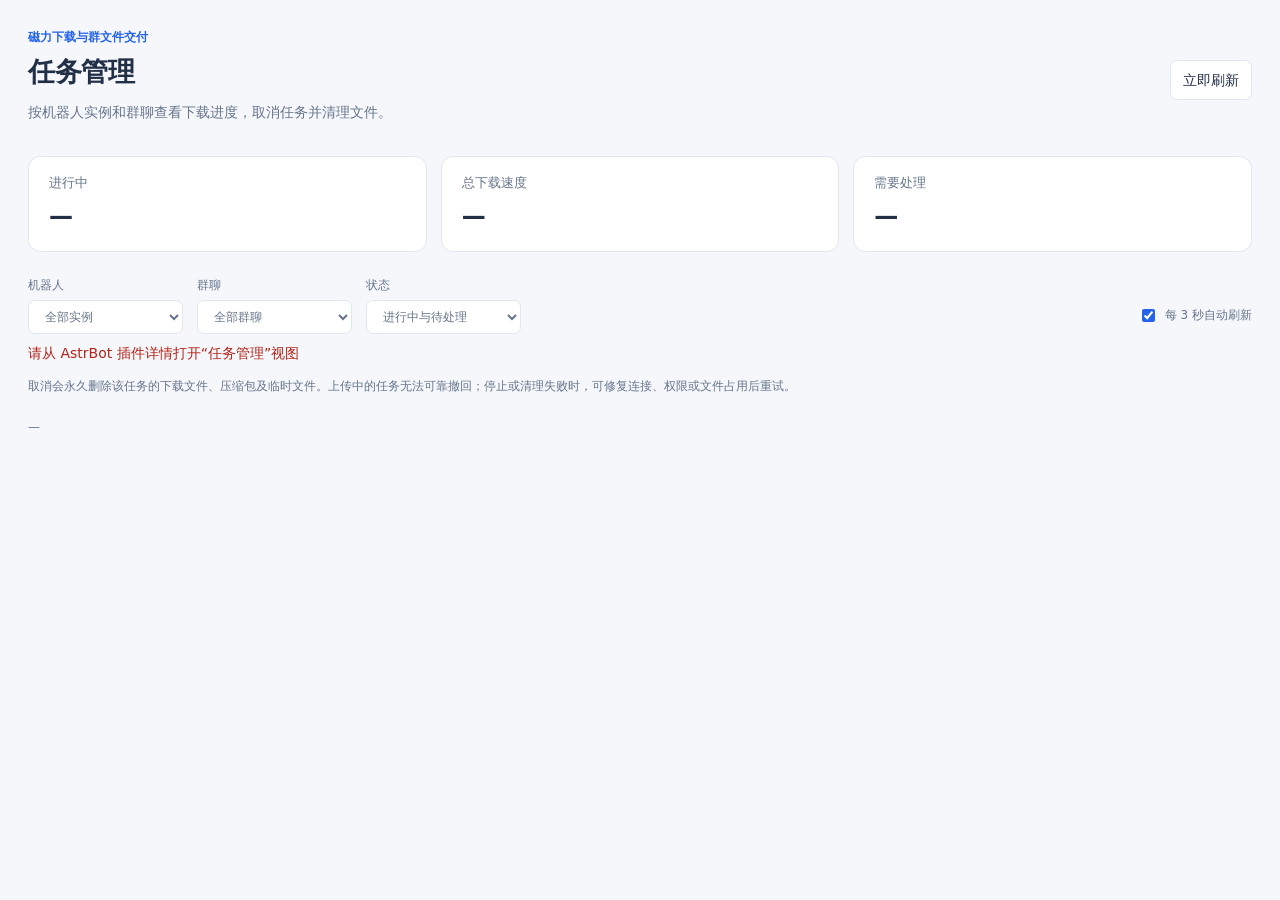
==== views/tasks/index.html @ 8ee1530f "Initial commit" ====
<!doctype html>
<html lang="zh-CN"><head><meta charset="utf-8"><meta name="viewport" content="width=device-width,initial-scale=1"><title>磁力任务管理</title><link rel="stylesheet" href="./style.css"></head>
<body><main>
  <header><div><p class="eyebrow">磁力下载与群文件交付</p><h1>任务管理</h1><p class="muted">按机器人实例和群聊查看下载进度，取消任务并清理文件。</p></div><button id="refresh">立即刷新</button></header>
  <section class="stats" aria-label="任务概况"><div><span>进行中</span><strong id="active">—</strong></div><div><span>总下载速度</span><strong id="speed">—</strong></div><div><span>需要处理</span><strong id="attention">—</strong></div></section>
  <section class="toolbar"><label>机器人<select id="platform"><option value="">全部实例</option></select></label><label>群聊<select id="group"><option value="">全部群聊</option></select></label><label>状态<select id="scope"><option value="live">进行中与待处理</option><option value="all">全部（含最近记录）</option><option value="attention">仅需要处理</option></select></label><label class="autorefresh"><input id="auto" type="checkbox" checked>每 3 秒自动刷新</label></section>
  <p id="status" role="status">正在连接 AstrBot…</p><p class="notice">取消会永久删除该任务的下载文件、压缩包及临时文件。上传中的任务无法可靠撤回；停止或清理失败时，可修复连接、权限或文件占用后重试。</p>
  <div id="groups"></div><p id="empty" hidden>当前筛选下没有任务。可切换群聊或查看全部记录。</p>
  <footer id="updated">—</footer>
</main>
<dialog id="confirm"><h2 id="confirm-title">取消任务并删除文件？</h2><p id="confirm-name"></p><p id="confirm-description">将停止下载器中的此任务，并永久删除它的下载内容、压缩包和临时文件。此操作不可恢复。</p><p class="muted">其他任务及文件不受影响。已发送到群里的文件不会被撤回。</p><div class="dialog-actions"><button id="back">返回</button><button id="confirm-cancel" class="danger">取消并删除文件</button></div></dialog>
<script type="module" src="./app.js"></script></body></html>
---- views/tasks/style.css ----
:root{font:14px/1.6 system-ui,-apple-system,"Segoe UI",sans-serif;color:#223047;background:#f5f7fb;color-scheme:light;--panel:#fff;--line:#e1e7ef;--muted:#66758b;--blue:#2563eb;--red:#b42318}*{box-sizing:border-box}body{margin:0}main{max-width:1280px;margin:auto;padding:28px}h1{font-size:27px;letter-spacing:-.5px;margin:0}h2{margin:0;font-size:18px}p{margin:8px 0}.eyebrow{color:var(--blue);font-size:12px;font-weight:650;margin:0 0 3px}.muted,footer{color:var(--muted)}header{display:flex;align-items:center;justify-content:space-between;gap:20px}.stats{display:grid;grid-template-columns:repeat(3,1fr);gap:14px;margin:24px 0}.stats>div{border:1px solid var(--line);border-radius:12px;background:var(--panel);padding:16px 20px}.stats span{display:block;color:var(--muted);font-size:13px}.stats strong{font-size:24px;display:block;margin-top:3px}.toolbar{display:flex;align-items:end;gap:14px;flex-wrap:wrap}.toolbar label{font-size:12px;color:var(--muted)}select{display:block;min-width:155px;margin-top:5px}button,select{font:inherit;padding:8px 12px;border:1px solid var(--line);border-radius:7px;background:var(--panel);color:inherit}button{cursor:pointer;font-weight:550;white-space:nowrap}button:hover{border-color:var(--blue)}button:disabled{opacity:.5;cursor:default}.autorefresh{display:flex;align-items:center;gap:7px;padding-bottom:9px;margin-left:auto}input[type=checkbox]{accent-color:var(--blue)}#status{min-height:22px;color:var(--blue)}#status.error{color:var(--red)}.notice{font-size:12px;color:var(--muted);margin:12px 0 22px}.group{background:var(--panel);border:1px solid var(--line);border-radius:12px;overflow:hidden;margin-bottom:18px}.group-heading{display:flex;align-items:center;justify-content:space-between;padding:14px 18px;border-bottom:1px solid var(--line)}.group-heading small{display:block;font-size:12px;color:var(--muted);font-weight:400}.count{font-size:12px;color:var(--muted)}.table-wrap{overflow-x:auto}table{border-collapse:collapse;width:100%;min-width:780px}th{font-size:12px;color:var(--muted);text-align:left;font-weight:550;padding:10px 16px;background:color-mix(in srgb,var(--line) 20%,var(--panel))}td{padding:14px 16px;border-top:1px solid var(--line);vertical-align:top;font-size:13px}.resource{font-weight:600;max-width:340px;overflow-wrap:anywhere}.detail{font-size:11px;color:var(--muted);margin-top:4px;overflow-wrap:anywhere}.badge{display:inline-block;border-radius:5px;padding:2px 7px;font-size:12px;background:#eff6ff;color:#1d4ed8;white-space:nowrap}.badge.attention{background:#fff1ed;color:#b42318}.badge.finished{background:#edf8f0;color:#237544}.error-detail{max-width:300px;color:var(--red);font-size:12px;margin-top:6px}.progress{width:165px;height:5px;background:var(--line);border-radius:5px;overflow:hidden;margin:8px 0}.progress span{display:block;height:100%;background:var(--blue)}.danger{color:var(--red);border-color:#edc8c5}.dialog-actions{display:flex;justify-content:flex-end;gap:10px;margin-top:24px}dialog{max-width:480px;width:calc(100vw - 36px);border:1px solid var(--line);border-radius:14px;padding:25px;color:inherit;background:var(--panel)}dialog::backdrop{background:#12213a66}#confirm-name{font-weight:600;overflow-wrap:anywhere}#empty{background:var(--panel);border:1px dashed var(--line);border-radius:12px;text-align:center;padding:55px 20px;color:var(--muted)}footer{font-size:12px;margin-top:20px}.dark{color-scheme:dark;color:#e1e8f4;background:#111925;--panel:#1b2636;--line:#344259;--muted:#a3b1c6;--blue:#8cb4ff;--red:#ffb4a6}.dark .badge{background:#223b60;color:#b2d0ff}.dark .badge.attention{background:#492d2a;color:#ffc7b8}.dark .badge.finished{background:#233e32;color:#a4dfb9}.dark .danger{border-color:#76514d}@media(max-width:700px){main{padding:18px}.stats{gap:8px}.stats>div{padding:12px}.stats strong{font-size:19px}.toolbar label{flex:1}select{min-width:0;width:100%}.autorefresh{margin-left:0;flex-basis:100%}header{align-items:flex-start}.muted{font-size:12px}}
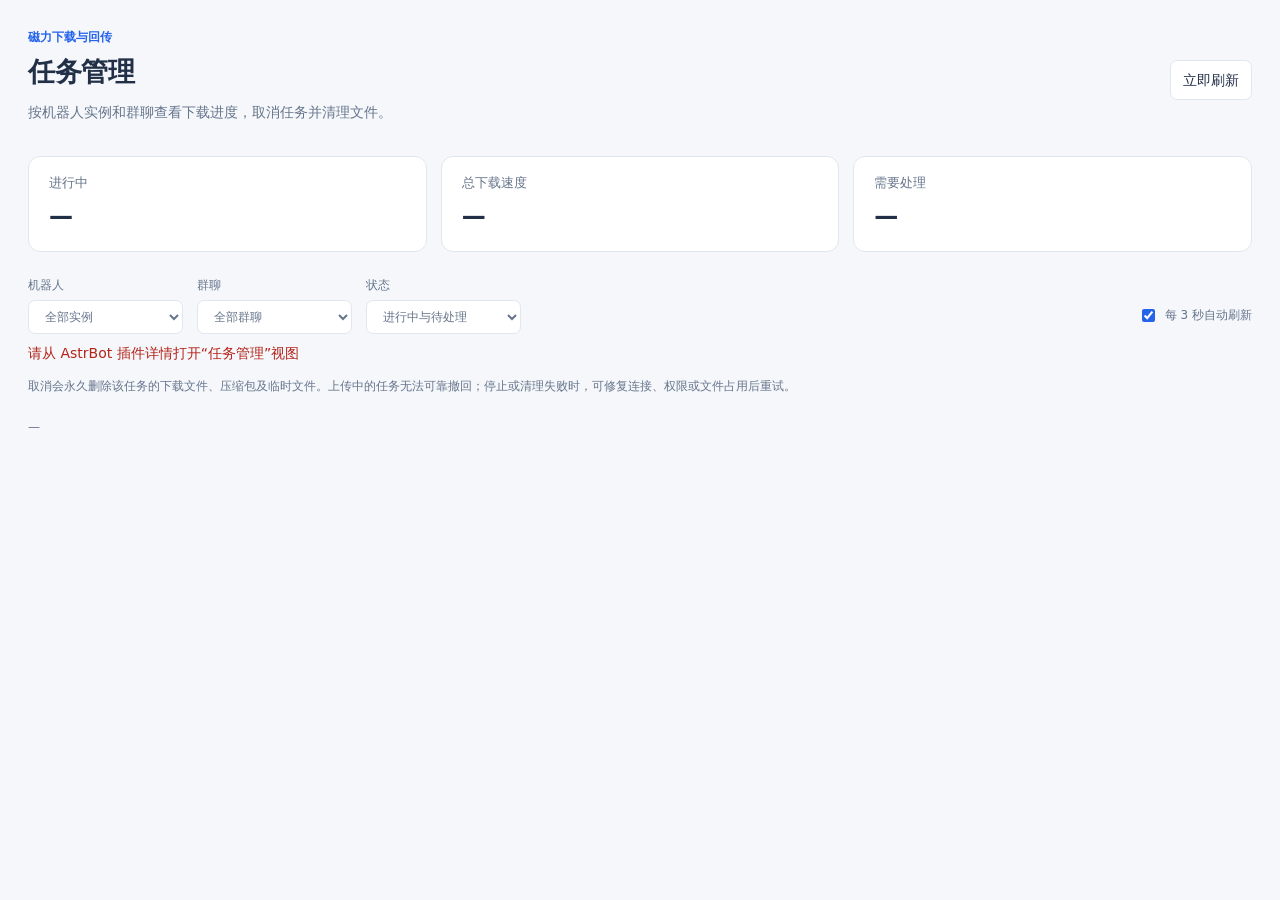
==== commit 1cb5b38a: "1.0.0" ====
--- a/views/tasks/index.html
+++ b/views/tasks/index.html
@@ -1,7 +1,7 @@
 <!doctype html>
 <html lang="zh-CN"><head><meta charset="utf-8"><meta name="viewport" content="width=device-width,initial-scale=1"><title>磁力任务管理</title><link rel="stylesheet" href="./style.css"></head>
 <body><main>
-  <header><div><p class="eyebrow">磁力下载与群文件交付</p><h1>任务管理</h1><p class="muted">按机器人实例和群聊查看下载进度，取消任务并清理文件。</p></div><button id="refresh">立即刷新</button></header>
+  <header><div><p class="eyebrow">磁力下载与回传</p><h1>任务管理</h1><p class="muted">按机器人实例和群聊查看下载进度，取消任务并清理文件。</p></div><button id="refresh">立即刷新</button></header>
   <section class="stats" aria-label="任务概况"><div><span>进行中</span><strong id="active">—</strong></div><div><span>总下载速度</span><strong id="speed">—</strong></div><div><span>需要处理</span><strong id="attention">—</strong></div></section>
   <section class="toolbar"><label>机器人<select id="platform"><option value="">全部实例</option></select></label><label>群聊<select id="group"><option value="">全部群聊</option></select></label><label>状态<select id="scope"><option value="live">进行中与待处理</option><option value="all">全部（含最近记录）</option><option value="attention">仅需要处理</option></select></label><label class="autorefresh"><input id="auto" type="checkbox" checked>每 3 秒自动刷新</label></section>
   <p id="status" role="status">正在连接 AstrBot…</p><p class="notice">取消会永久删除该任务的下载文件、压缩包及临时文件。上传中的任务无法可靠撤回；停止或清理失败时，可修复连接、权限或文件占用后重试。</p>
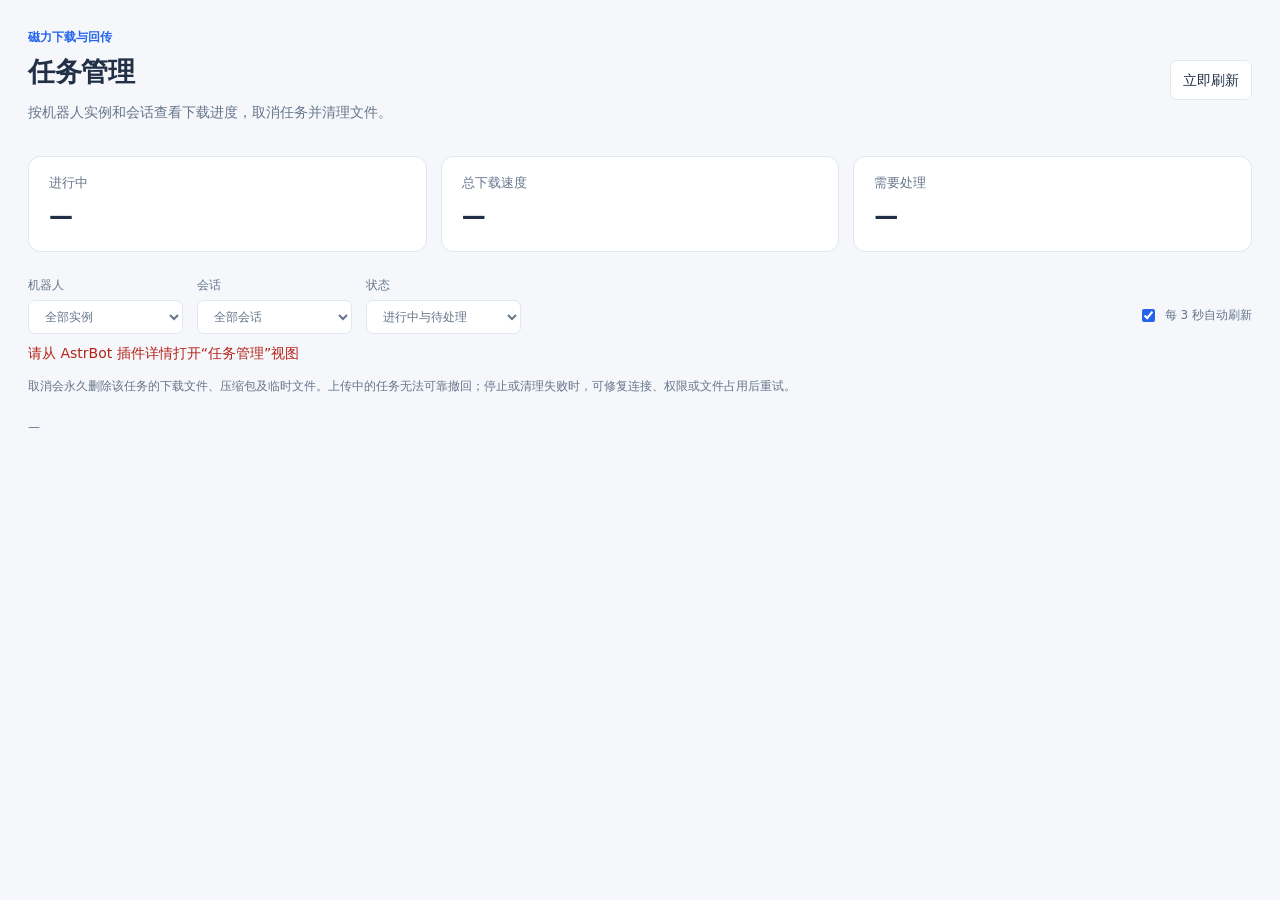
==== commit 34aba048: "v1.0.3" ====
--- a/views/tasks/index.html
+++ b/views/tasks/index.html
@@ -1,12 +1,12 @@
 <!doctype html>
 <html lang="zh-CN"><head><meta charset="utf-8"><meta name="viewport" content="width=device-width,initial-scale=1"><title>磁力任务管理</title><link rel="stylesheet" href="./style.css"></head>
 <body><main>
-  <header><div><p class="eyebrow">磁力下载与回传</p><h1>任务管理</h1><p class="muted">按机器人实例和群聊查看下载进度，取消任务并清理文件。</p></div><button id="refresh">立即刷新</button></header>
+  <header><div><p class="eyebrow">磁力下载与回传</p><h1>任务管理</h1><p class="muted">按机器人实例和会话查看下载进度，取消任务并清理文件。</p></div><button id="refresh">立即刷新</button></header>
   <section class="stats" aria-label="任务概况"><div><span>进行中</span><strong id="active">—</strong></div><div><span>总下载速度</span><strong id="speed">—</strong></div><div><span>需要处理</span><strong id="attention">—</strong></div></section>
-  <section class="toolbar"><label>机器人<select id="platform"><option value="">全部实例</option></select></label><label>群聊<select id="group"><option value="">全部群聊</option></select></label><label>状态<select id="scope"><option value="live">进行中与待处理</option><option value="all">全部（含最近记录）</option><option value="attention">仅需要处理</option></select></label><label class="autorefresh"><input id="auto" type="checkbox" checked>每 3 秒自动刷新</label></section>
+  <section class="toolbar"><label>机器人<select id="platform"><option value="">全部实例</option></select></label><label>会话<select id="group"><option value="">全部会话</option></select></label><label>状态<select id="scope"><option value="live">进行中与待处理</option><option value="all">全部（含最近记录）</option><option value="attention">仅需要处理</option></select></label><label class="autorefresh"><input id="auto" type="checkbox" checked>每 3 秒自动刷新</label></section>
   <p id="status" role="status">正在连接 AstrBot…</p><p class="notice">取消会永久删除该任务的下载文件、压缩包及临时文件。上传中的任务无法可靠撤回；停止或清理失败时，可修复连接、权限或文件占用后重试。</p>
-  <div id="groups"></div><p id="empty" hidden>当前筛选下没有任务。可切换群聊或查看全部记录。</p>
+  <div id="groups"></div><p id="empty" hidden>当前筛选下没有任务。可切换会话或查看全部记录。</p>
   <footer id="updated">—</footer>
 </main>
-<dialog id="confirm"><h2 id="confirm-title">取消任务并删除文件？</h2><p id="confirm-name"></p><p id="confirm-description">将停止下载器中的此任务，并永久删除它的下载内容、压缩包和临时文件。此操作不可恢复。</p><p class="muted">其他任务及文件不受影响。已发送到群里的文件不会被撤回。</p><div class="dialog-actions"><button id="back">返回</button><button id="confirm-cancel" class="danger">取消并删除文件</button></div></dialog>
+<dialog id="confirm"><h2 id="confirm-title">取消任务并删除文件？</h2><p id="confirm-name"></p><p id="confirm-description">将停止下载器中的此任务，并永久删除它的下载内容、压缩包和临时文件。此操作不可恢复。</p><p class="muted">其他任务及文件不受影响。已发送的 QQ 文件不会被撤回。</p><div class="dialog-actions"><button id="back">返回</button><button id="confirm-cancel" class="danger">取消并删除文件</button></div></dialog>
 <script type="module" src="./app.js"></script></body></html>
